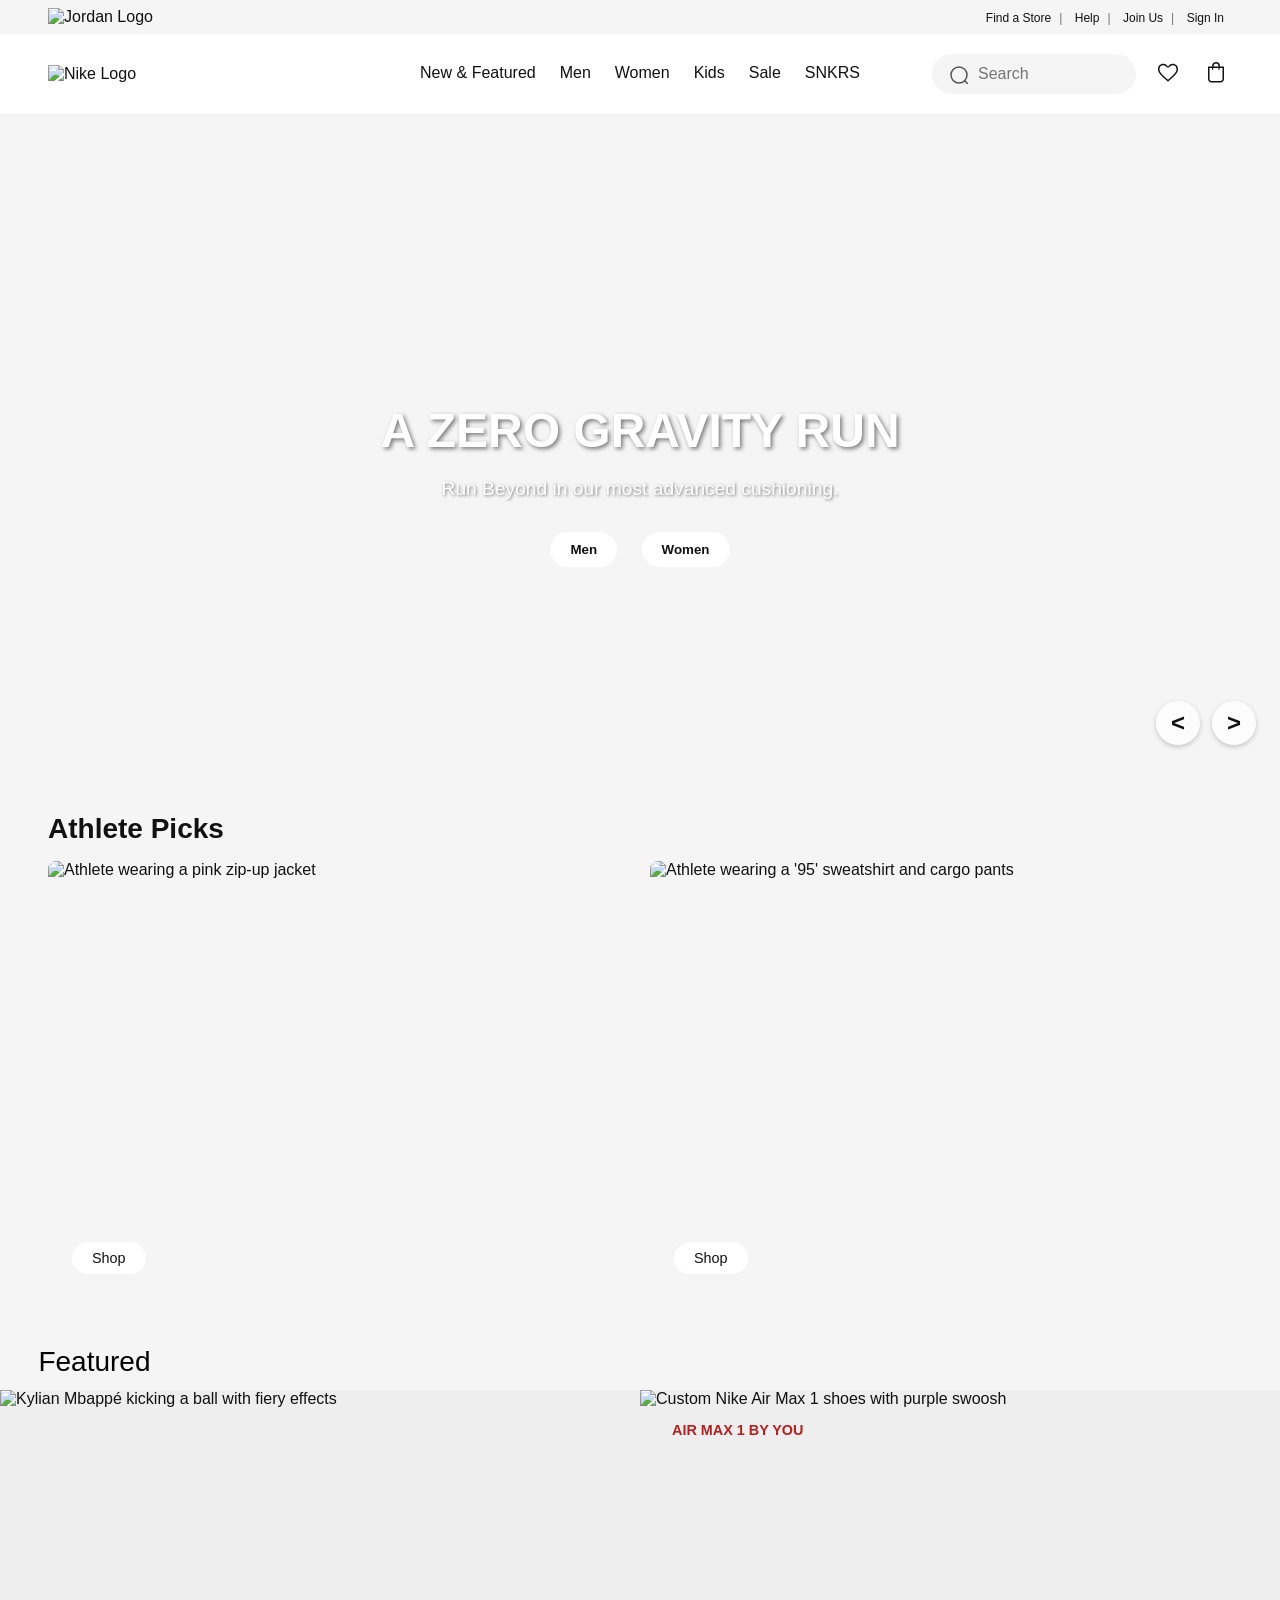
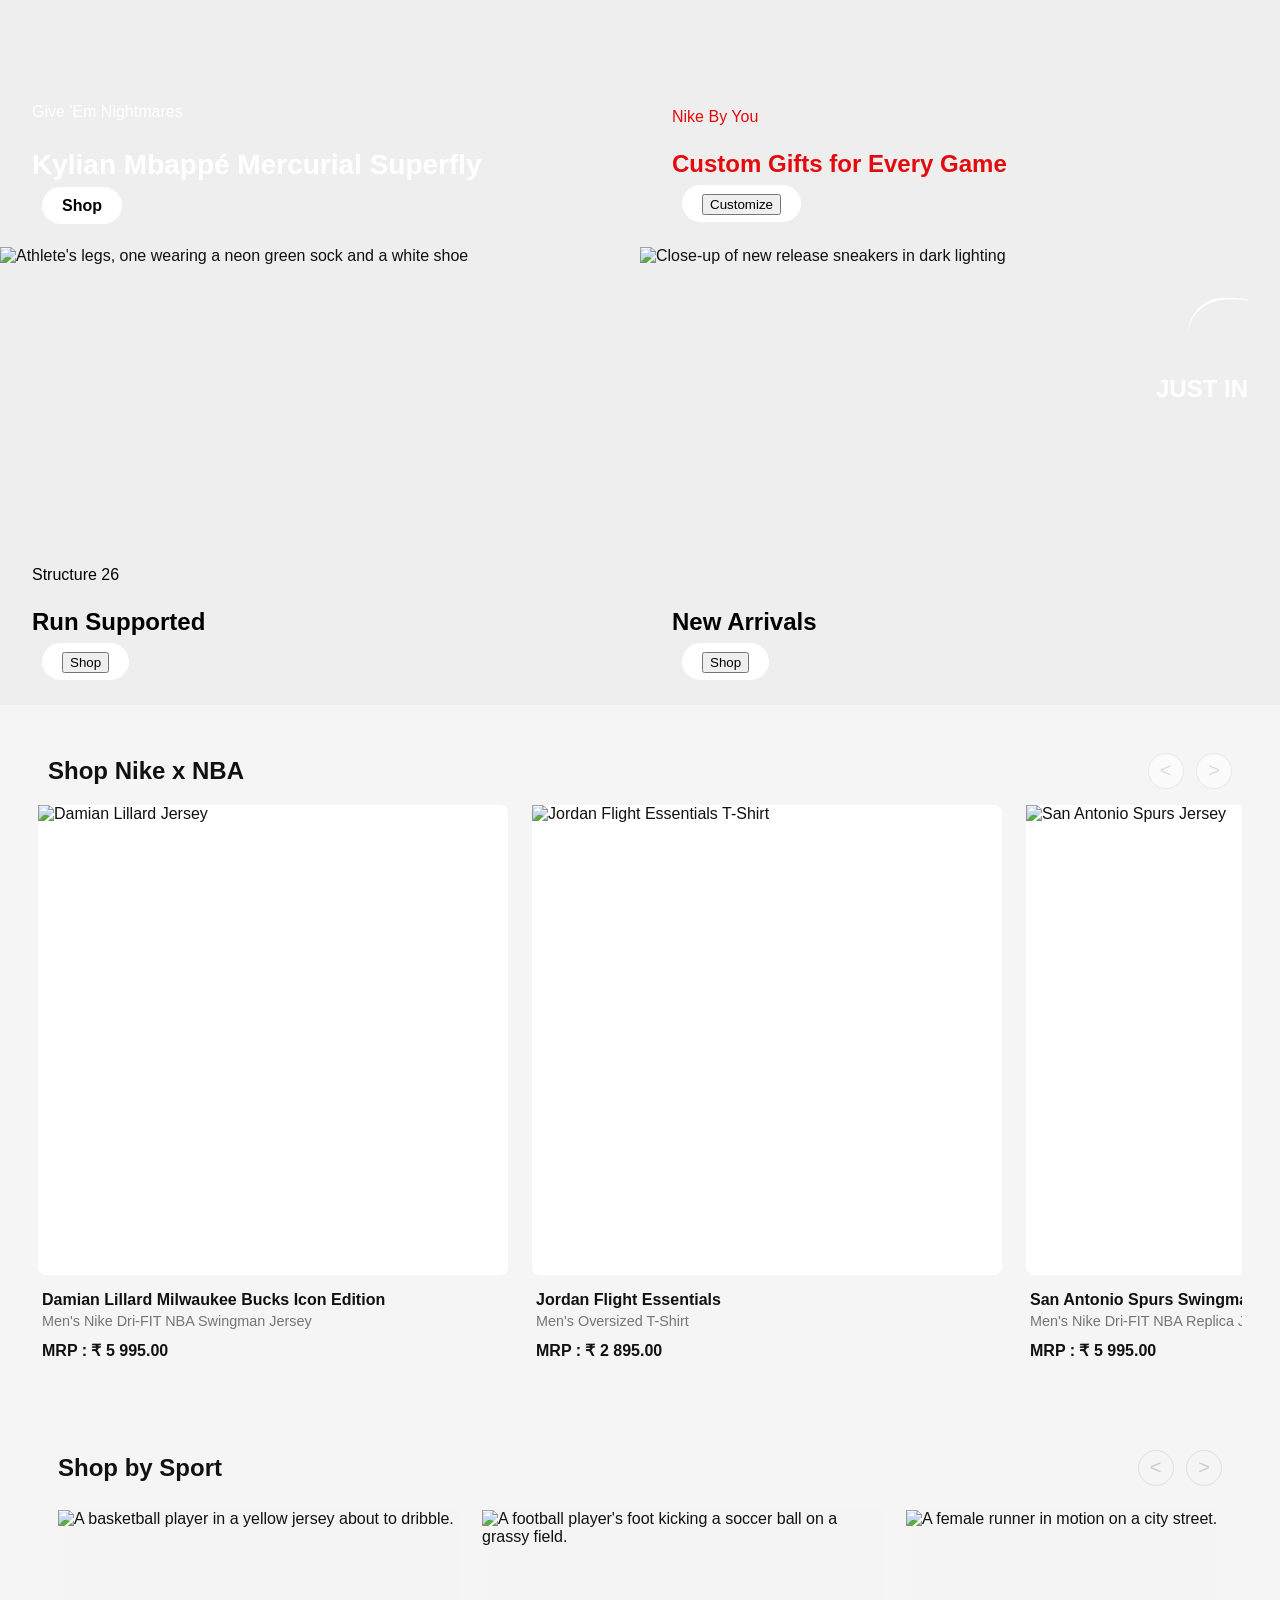
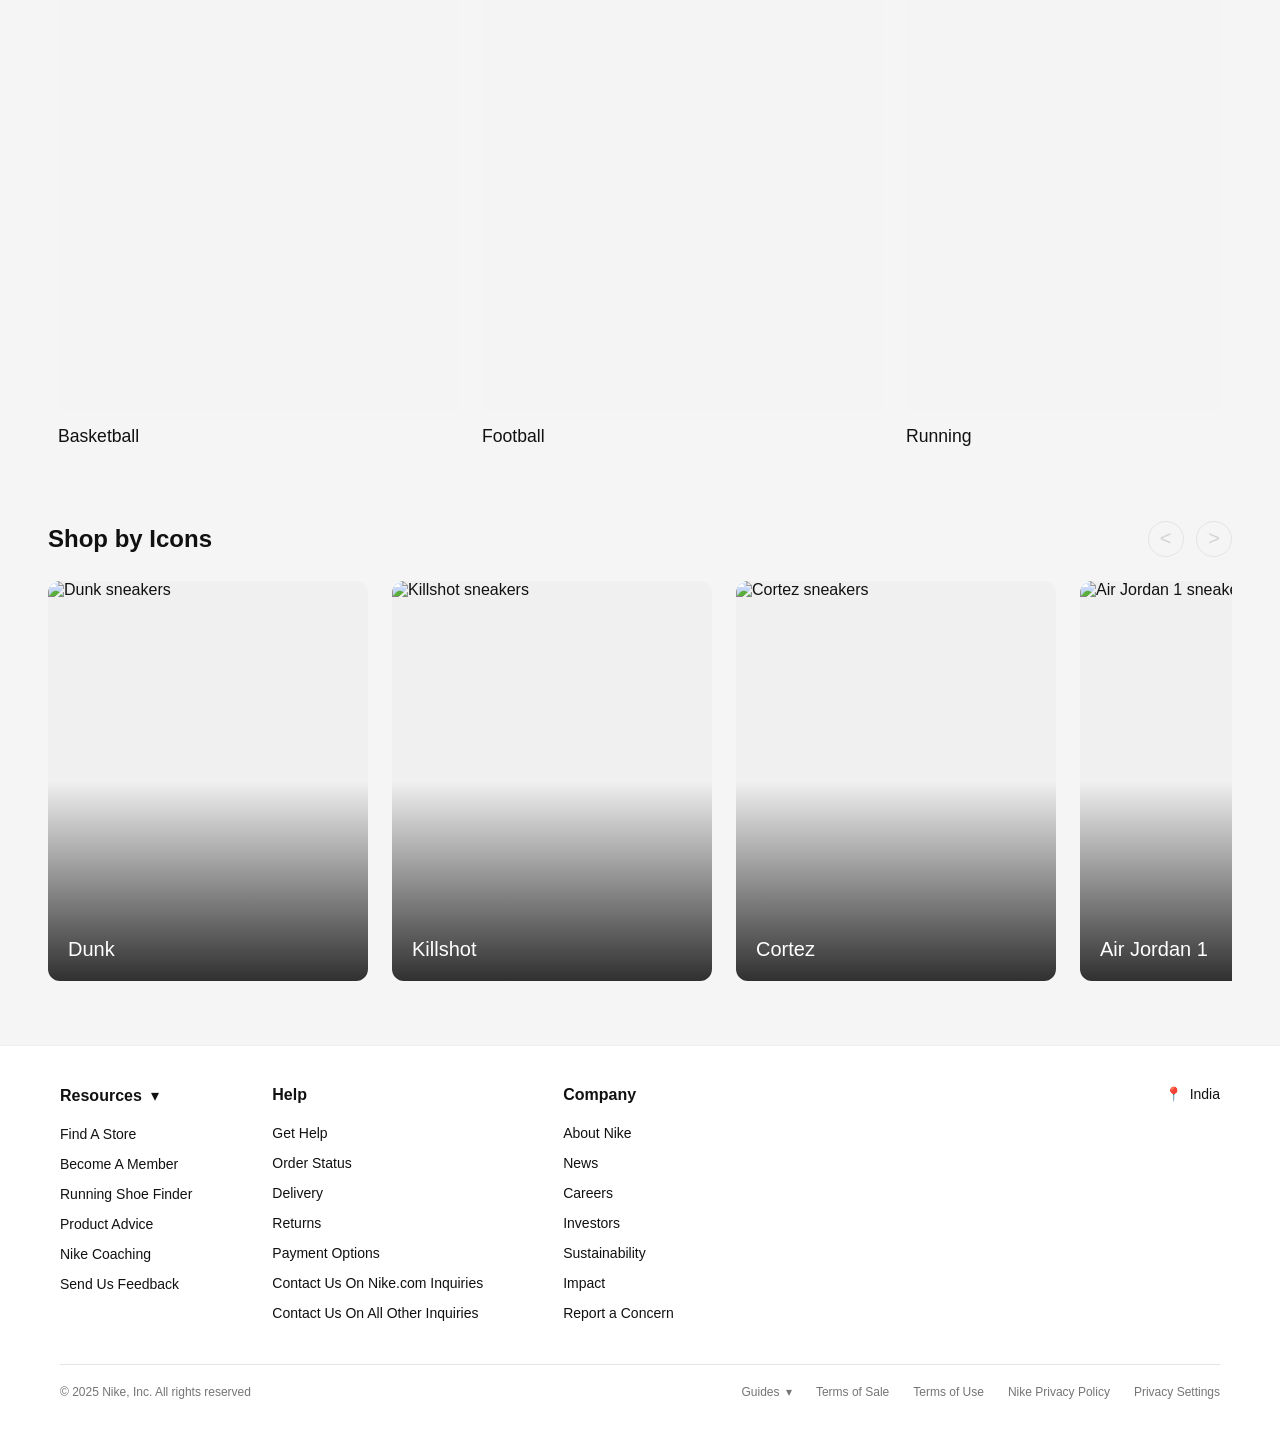
==== Nike_clone/index.html @ 2fdc3123 "clones of the real webiste" ====
<!DOCTYPE html>
<html lang="en">
<head>
    <meta charset="UTF-8">
    <meta name="viewport" content="width=device-width, initial-scale=1.0">
    <title>Nike Clone with Image Slider</title>
    <script src="https://cdn.tailwindcss.com"></script>
   <link rel="stylesheet" href="style.css">
</head>
<body>

    <header class="site-header">
        <div class="top-bar">
            <div class="top-bar-left">
                <a href="#">
                    <img src="/Diwali-hw/Project-1/images/download-removebg-preview.png" alt="Jordan Logo" class="jordan-logo">
                </a>
            </div>
            <div class="top-bar-right">
                <a href="#">Find a Store</a><span>|</span>
                <a href="#">Help</a><span>|</span>
                <a href="#">Join Us</a><span>|</span>
                <a href="#">Sign In</a>
            </div>
        </div>

        <nav class="main-nav">
            <div class="nav-left">
                <a href="#">
                    <img src="https://upload.wikimedia.org/wikipedia/commons/a/a6/Logo_NIKE.svg" alt="Nike Logo" class="nike-logo">
                </a>
            </div>
            <ul class="nav-menu">
    <li class="nav-item-with-megamenu">
        <a href="#">New & Featured</a>

        <div class="mega-menu">
            <div class="mega-menu-content">
                
                <div class="mega-menu-column">
                    <h3>Featured</h3>
                    <ul>
                        <li><a href="#">New & Upcoming Drops</a></li>
                        <li><a href="#">New Arrivals</a></li>
                        <li><a href="#">Bestsellers</a></li>
                        <li><a href="#">SNKRS Launch Calendar</a></li>
                        <li><a href="#">Customise with Nike By You</a></li>
                        <li><a href="#">Jordan</a></li>
                        <li><a href="#">LeBron James</a></li>
                    </ul>
                </div>
                
                <div class="mega-menu-column">
                    <h3>Trending</h3>
                    <ul>
                        <li><a href="#">More Colours, More Running</a></li>
                        <li><a href="#">Vomero Premium</a></li>
                        <li><a href="#">What's Trending</a></li>
                        <li><a href="#">24.7 Collection</a></li>
                        <li><a href="#">Colours of the Season</a></li>
                        <li><a href="#">Retro-Running</a></li>
                        <li><a href="#">Running Shoe Finder</a></li>
                    </ul>
                </div>
                
                <div class="mega-menu-column">
                    <h3>Shop Icons</h3>
                    <ul>
                        <li><a href="#">Lifestyle</a></li>
                        <li><a href="#">Air Force 1</a></li>
                        <li><a href="#">Air Jordan 1</a></li>
                        <li><a href="#">Air Max</a></li>
                        <li><a href="#">Dunk</a></li>
                        <li><a href="#">Cortez</a></li>
                        <li><a href="#">Blazer</a></li>
                        <li><a href="#">Pegasus</a></li>
                        <li><a href="#">Vomero</a></li>
                    </ul>
                </div>
                
                <div class="mega-menu-column">
                    <h3>Shop By Sport</h3>
                    <ul>
                        <li><a href="#">Running</a></li>
                        <li><a href="#">Basketball</a></li>
                        <li><a href="#">Football</a></li>
                        <li><a href="#">Golf</a></li>
                        <li><a href="#">Tennis</a></li>
                        <li><a href="#">Gym and Training</a></li>
                        <li><a href="#">Yoga</a></li>
                        <li><a href="#">Skateboarding</a></li>
                    </ul>
                </div>

            </div>
        </div>
        </li>
    
    <li class="nav-item-with-megamenu">
    <a href="#">Men</a>

    <div class="mega-menu">
        <div class="mega-menu-content">
            
            <div class="mega-menu-column">
                <h3>Featured</h3>
                <ul>
                    <li><a href="#">New Arrivals</a></li>
                    <li><a href="#">Bestsellers</a></li>
                    <li><a href="#">Shop All Sale</a></li>
                </ul>
            </div>
            
            <div class="mega-menu-column">
                <h3>Shoes</h3>
                <ul>
                    <li><a href="#">All Shoes</a></li>
                    <li><a href="#">Lifestyle</a></li>
                    <li><a href="#">Jordan</a></li>
                    <li><a href="#">Running</a></li>
                    <li><a href="#">Football</a></li>
                    <li><a href="#">Basketball</a></li>
                    <li><a href="#">Gym and Training</a></li>
                    <li><a href="#">Skateboarding</a></li>
                    <li><a href="#">Sandals and Slides</a></li>
                    <li><a href="#">Nike By You</a></li>
                </ul>
            </div>
            
            <div class="mega-menu-column">
                <h3>Clothing</h3>
                <ul>
                    <li><a href="#">All Clothing</a></li>
                    <li><a href="#">Tops and T-Shirts</a></li>
                    <li><a href="#">Shorts</a></li>
                    <li><a href="#">Pants and Leggings</a></li>
                    <li><a href="#">Hoodies and Sweatshirts</a></li>
                    <li><a href="#">Jackets and Gilets</a></li>
                    <li><a href="#">Jerseys and Kits</a></li>
                    <li><a href="#">Jordan</a></li>
                </ul>
            </div>
            
            <div class="mega-menu-column">
                <h3>Shop By Sport</h3>
                <ul>
                    <li><a href="#">Running</a></li>
                    <li><a href="#">Basketball</a></li>
                    <li><a href="#">Football</a></li>
                    <li><a href="#">Golf</a></li>
                    <li><a href="#">Tennis</a></li>
                    <li><a href="#">Gym and Training</a></li>
                    <li><a href="#">Yoga</a></li>
                    <li><a href="#">Skateboarding</a></li>
                </ul>
            </div>

            <div class="mega-menu-column">
                <h3>Accessories and Equipment</h3>
                <ul>
                    <li><a href="#">All Accessories and Equipment</a></li>
                    <li><a href="#">Bags and Backpacks</a></li>
                    <li><a href="#">Socks</a></li>
                    <li><a href="#">Hats and Headwear</a></li>
                </ul>
            </div>

        </div>
    </div>
    </li>
    <li class="nav-item-with-megamenu">
    <a href="#">Women</a>

    <div class="mega-menu">
        <div class="mega-menu-content">
            
            <div class="mega-menu-column">
                <h3>Featured</h3>
                <ul>
                    <li><a href="#">New Arrivals</a></li>
                    <li><a href="#">Bestsellers</a></li>
                    <li><a href="#">Shop All Sale</a></li>
                </ul>
            </div>
            
            <div class="mega-menu-column">
                <h3>Shoes</h3>
                <ul>
                    <li><a href="#">All Shoes</a></li>
                    <li><a href="#">Lifestyle</a></li>
                    <li><a href="#">Jordan</a></li>
                    <li><a href="#">Running</a></li>
                    <li><a href="#">Gym and Training</a></li>
                    <li><a href="#">Football</a></li>
                    <li><a href="#">Basketball</a></li>
                    <li><a href="#">Sandals and Slides</a></li>
                    <li><a href="#">Nike By You</a></li>
                </ul>
            </div>
            
            <div class="mega-menu-column">
                <h3>Clothing</h3>
                <ul>
                    <li><a href="#">All Clothing</a></li>
                    <li><a href="#">Performance Essentials</a></li>
                    <li><a href="#">Tops and T-Shirts</a></li>
                    <li><a href="#">Sports Bras</a></li>
                    <li><a href="#">Pants and Leggings</a></li>
                    <li><a href="#">Shorts</a></li>
                    <li><a href="#">Hoodies and Sweatshirts</a></li>
                    <li><a href="#">Jackets and Gilets</a></li>
                    <li><a href="#">Skirts and Dresses</a></li>
                    <li><a href="#">Modest Wear</a></li>
                    <li><a href="#">Nike Maternity</a></li>
                    <li><a href="#">Plus Size</a></li>
                </ul>
            </div>
            
            <div class="mega-menu-column">
                <h3>Shop By Sport</h3>
                <ul>
                    <li><a href="#">Yoga</a></li>
                    <li><a href="#">Running</a></li>
                    <li><a href="#">Gym and Training</a></li>
                    <li><a href="#">Basketball</a></li>
                    <li><a href="#">Tennis</a></li>
                    <li><a href="#">Golf</a></li>
                    <li><a href="#">Football</a></li>
                    <li><a href="#">Skateboarding</a></li>
                </ul>
            </div>

            <div class="mega-menu-column">
                <h3>Accessories and Equipment</h3>
                <ul>
                    <li><a href="#">All Accessories and Equipment</a></li>
                    <li><a href="#">Bags and Backpacks</a></li>
                    <li><a href="#">Socks</a></li>
                    <li><a href="#">Hats and Headwear</a></li>
                </ul>
            </div>

        </div>
    </div>
    </li>
    <li class="nav-item-with-megamenu">
    <a href="#">Kids</a>

    <div class="mega-menu">
        <div class="mega-menu-content">
            
            <div class="mega-menu-column">
                <h3>Featured</h3>
                <ul>
                    <li><a href="#">New Arrivals</a></li>
                    <li><a href="#">Bestsellers</a></li>
                    <li><a href="#">Back to School</a></li>
                    <li><a href="#">Sport Gear</a></li>
                    <li><a href="#">Lifestyle Looks</a></li>
                </ul>
            </div>
            
            <div class="mega-menu-column">
                <h3>Shoes</h3>
                <ul>
                    <li><a href="#">All Shoes</a></li>
                    <li><a href="#">Lifestyle</a></li>
                    <li><a href="#">Jordan</a></li>
                    <li><a href="#">Football</a></li>
                    <li><a href="#">Running</a></li>
                    <li><a href="#">Basketball</a></li>
                </ul>
            </div>
            
            <div class="mega-menu-column">
                <h3>Clothing</h3>
                <ul>
                    <li><a href="#">All Clothing</a></li>
                    <li><a href="#">Tops and T-Shirts</a></li>
                    <li><a href="#">Sport Bras</a></li>
                    <li><a href="#">Hoodies and Sweatshirts</a></li>
                    <li><a href="#">Pants and Leggings</a></li>
                    <li><a href="#">Shorts</a></li>
                    <li><a href="#">Jackets and Gilets</a></li>
                </ul>
            </div>
            
            <div class="mega-menu-column">
                <h3>Kids By Age</h3>
                <ul>
                    <li><a href="#">Older Kids (7 - 14 years)</a></li>
                    <li><a href="#">Younger Kids (4 - 7 years)</a></li>
                    <li><a href="#">Babies & Toddlers (0 - 4 years)</a></li>
                </ul>

                <h3 style="margin-top: 36px;">Shop By Sports</h3>
                <ul>
                    <li><a href="#">Football</a></li>
                    <li><a href="#">Running</a></li>
                    <li><a href="#">Basketball</a></li>
                    <li><a href="#">Gym and Training</a></li>
                </ul>
            </div>

            <div class="mega-menu-column">
                <h3>Accessories and Equipment</h3>
                <ul>
                    <li><a href="#">All Accessories and Equipment</a></li>
                    <li><a href="#">Bags and Backpacks</a></li>
                    <li><a href="#">Socks</a></li>
                    <li><a href="#">Hats and Headwear</a></li>
                </ul>
            </div>

        </div>
    </div>
    </li>
    <li class="nav-item-with-megamenu">
    <a href="#">Sale</a>

    <div class="mega-menu">
        <div class="mega-menu-content">
            
            <div class="mega-menu-column">
                <h3>Sale & Offers</h3>
                <ul>
                    <li><a href="#">Shop All Sale</a></li>
                    <li><a href="#">Bestsellers</a></li>
                    <li><a href="#">Last Chance</a></li>
                </ul>
            </div>
            
            <div class="mega-menu-column">
                <h3>Men's Sale</h3>
                <ul>
                    <li><a href="#">Shoes</a></li>
                    <li><a href="#">Clothing</a></li>
                    <li><a href="#">Accessories and Equipment</a></li>
                </ul>
            </div>
            
            <div class="mega-menu-column">
                <h3>Women's Sale</h3>
                <ul>
                    <li><a href="#">Shoes</a></li>
                    <li><a href="#">Clothing</a></li>
                    <li><a href="#">Accessories and Equipment</a></li>
                </ul>
            </div>
            
            <div class="mega-menu-column">
                <h3>Kids' Sale</h3>
                <ul>
                    <li><a href="#">Shoes</a></li>
                    <li><a href="#">Clothing</a></li>
                    <li><a href="#">Accessories and Equipment</a></li>
                </ul>
            </div>

            <div class="mega-menu-column">
                <h3>Shop By Sports</h3>
                <ul>
                    <li><a href="#">Football</a></li>
                    <li><a href="#">Running</a></li>
                    <li><a href="#">Basketball</a></li>
                    <li><a href="#">Gym and Training</a></li>
                    <li><a href="#">Tennis</a></li>
                </ul>
            </div>

        </div>
    </div>
    </li>
    <li class="nav-item-with-megamenu">
    <a href="#">SNKRS</a>

    <div class="mega-menu mega-menu--notification">
        <p>Time-out! We are upgrading our game—some site elements may be unavailable.</p>
    </div>
    </li>
</ul>
            <div class="nav-right">
                <div class="search-container">
                    <svg class="search-icon" width="24" height="24" viewBox="0 0 24" fill="none" xmlns="http://www.w3.org/2000/svg">
                        <path d="M11 19C15.4183 19 19 15.4183 19 11C19 6.58172 15.4183 3 11 3C6.58172 3 3 6.58172 3 11C3 15.4183 6.58172 19 11 19Z" stroke="#111111" stroke-width="1.5" stroke-linecap="round" stroke-linejoin="round"/>
                        <path d="M20.9999 21L16.6499 16.65" stroke="#111111" stroke-width="1.5" stroke-linecap="round" stroke-linejoin="round"/>
                    </svg>
                    <input type="text" placeholder="Search">
                </div>
                <a href="#" class="nav-icon">
                    <svg width="24" height="24" viewBox="0 0 24" fill="none" xmlns="http://www.w3.org/2000/svg"><path d="M16.794 3.75C14.734 3.75 12.984 4.885 12 6.67C11.016 4.885 9.266 3.75 7.206 3.75C4.266 3.75 2 6.115 2 9.15C2 12.285 4.396 14.86 10.166 20.115L12 21.75L13.834 20.115C19.604 14.86 22 12.285 22 9.15C22 6.115 19.734 3.75 16.794 3.75ZM13.12 18.78L12 19.81L10.88 18.78C5.64 14.05 3.5 11.79 3.5 9.15C3.5 6.9 5.076 5.25 7.206 5.25C8.836 5.25 10.286 6.19 11.016 7.605H12.984C13.714 6.19 15.164 5.25 16.794 5.25C18.924 5.25 20.5 6.9 20.5 9.15C20.5 11.79 18.36 14.05 13.12 18.78Z" fill="#111111"/></svg>
                </a>
                <a href="#" class="nav-icon">
                    <svg width="24" height="24" viewBox="0 0 24 24" fill="none" xmlns="http://www.w3.org/2000/svg"><path d="M19.5 6.5H16V5.75C16 3.684 14.22 2 12.062 2C9.904 2 8.125 3.684 8.125 5.75V6.5H4.5C4.224 6.5 4 6.724 4 7V19C4 20.933 5.567 22.5 7.5 22.5H16.5C18.433 22.5 20 20.933 20 19V7C20 6.724 19.776 6.5 19.5 6.5ZM9.625 5.75C9.625 4.512 10.712 3.5 12.062 3.5C13.412 3.5 14.5 4.512 14.5 5.75V6.5H9.625V5.75ZM18.5 19C18.5 20.103 17.603 21 16.5 21H7.5C6.397 21 5.5 20.103 5.5 19V8H8.125V9.75C8.125 10.026 8.349 10.25 8.625 10.25C8.901 10.25 9.125 10.026 9.125 9.75V8H14.5V9.75C14.5 10.026 14.724 10.25 15 10.25C15.276 10.25 15.5 10.026 15.5 9.75V8H18.5V19Z" fill="#111111"/></svg>
                </a>
            </div>
        </nav>
         <div class="mobile-menu-overlay">
        <label for="mobile-menu-toggle" class="mobile-menu-close" aria-label="Close Menu">&times;</label>
        
        <ul class="mobile-nav-menu">
            <li><a href="#">New & Featured</a></li>
            <li><a href="men.html">Men</a></li>
            <li><a href="women.html">Women</a></li>
            <li><a href="#">Kids</a></li>
            <li><a href="#">Sale</a></li>
            <li><a href="#">SNKRS</a></li>
            <hr>
            <li><a href="#">Find a Store</a></li>
            <li><a href="#">Help</a></li>
            <li><a href="#">Join Us</a></li>
            <li><a href="#">Sign In</a></li>
        </ul>
    </div>
    </header>

    <main>
        <div class="slider-container">
            <div class="slides">
                <div class="slide" style="background-image: url('https://plus.unsplash.com/premium_photo-1726704066676-d32575fa7097?ixlib=rb-4.1.0&ixid=M3wxMjA3fDB8MHxwaG90by1wYWdlfHx8fGVufDB8fHx8fA%3D%3D&auto=format&fit=crop&q=80&w=1474');">
                    <div class="slide-content">
                        <h2>A ZERO GRAVITY RUN</h2>
                        <p>Run Beyond in our most advanced cushioning.</p>
                        <div class="slide-buttons">
                            <a href="men.html"><button>Men</button></a>
                            <a href="women.html"><button>Women</button></a>
                        </div>
                    </div>
                </div>
                
                
                <div class="slide" style="background-image: url('https://plus.unsplash.com/premium_photo-1664304768483-c1a120eb20b4?ixlib=rb-4.1.0&ixid=M3wxMjA3fDB8MHxwaG90by1wYWdlfHx8fGVufDB8fHx8fA%3D%3D&auto=format&fit=crop&q=80&w=1974');">
                        <div class="slide-content">
                            <h2>FEEL THE SPEED</h2>
                            <p>Experience the latest innovations in running technology.</p>
                            <div class="slide-buttons">
                                <a href="shoes.html"><button>Explore Running</button></a>
                            </div>
                        </div>
                </div>
                
                <div class="slide" style="background-image: url('https://plus.unsplash.com/premium_photo-1685311281414-85d0ce8c5981?ixlib=rb-4.1.0&ixid=M3wxMjA3fDB8MHxwaG90by1wYWdlfHx8fGVufDB8fHx8fA%3D%3D&auto=format&fit=crop&q=80&w=1470');">
                    <div class="slide-content" style="color: #ffffff;"> <h2>FIT FOR A KING</h2>
                        <p>Discover what's fresh and trending in sportswear.</p>
                        <div class="slide-buttons">
                            <a href="new.html"><button style="background-color: #ffffff; color: #000000;">Shop New</button></a>
                        </div>
                    </div>
                </div>
                
                <div class="slide" style="background-image: url('https://images.unsplash.com/photo-1632063795682-9401b360ddc4?ixlib=rb-4.1.0&ixid=M3wxMjA3fDB8MHxwaG90by1wYWdlfHx8fGVufDB8fHx8fA%3D%3D&auto=format&fit=crop&q=80&w=1470');">
                    <div class="slide-content">
                        <h2>TRAIN HARDER</h2>
                        <p>Gear up with the best apparel for your toughest workouts.</p>
                        <div class="slide-buttons">
                            <a href="shoes.html"><button>Shop Training</button></a>
                        </div>
                    </div>
                </div>
                
                <div class="slide" style="background-image: url('https://plus.unsplash.com/premium_photo-1726704066676-d32575fa7097?ixlib=rb-4.1.0&ixid=M3wxMjA3fDB8MHxwaG90by1wYWdlfHx8fGVufDB8fHx8fA%3D%3D&auto=format&fit=crop&q=80&w=1474');">
                    <div class="slide-content">
                        <h2>A ZERO GRAVITY RUN</h2>
                        <p>Run Beyond in our most advanced cushioning.</p>
                        <div class="slide-buttons">
                             <a href="men.html"><button>Men</button></a>
                            <a href="women.html"><button>Women</button></a>
                        </div>
                    </div>
                </div>
            </div>

            <div class="fake-slider-nav">
                <div class="fake-button">&lt;</div>
                <div class="fake-button">&gt;</div>
            </div>

        </div>
        
        <section class="athlete-picks">
            <h2 class="athlete-picks-title">Athlete Picks</h2>
            
            <div class="picks-container">
                
                <div class="pick-card">
                    <img src="https://images.unsplash.com/photo-1615461469775-9d244476325f?ixlib=rb-4.1.0&ixid=M3wxMjA3fDB8MHxwaG90by1wYWdlfHx8fGVufDB8fHx8fA%3D%3D&auto=format&fit=crop&q=80&w=764" alt="Athlete wearing a pink zip-up jacket">
                    <a href="athelepicks.html" class="shop-button">Shop</a>
                </div>
                
                <div class="pick-card">
                    <img src="https://static.nike.com/a/images/f_auto/dpr_3.0,cs_srgb/h_496,c_limit/30b00510-67a8-4994-8565-aaab240a5ca9/nike-just-do-it.jpg" alt="Athlete wearing a '95' sweatshirt and cargo pants">
                    <a href="athelepicks.html" class="shop-button">Shop</a>
                </div>

            </div>
        </section>
        <section class="featured-section">
            <h2 class="featured-title">Featured</h2>
            <div class="featured-grid">
                
                <div class="featured-card">
                    <img src="https://images.unsplash.com/photo-1655918059192-f6332e645272?ixlib=rb-4.1.0&ixid=M3wxMjA3fDB8MHxwaG90by1wYWdlfHx8fGVufDB8fHx8fA%3D%3D&auto=format&fit=crop&q=80&w=1974" alt="Kylian Mbappé kicking a ball with fiery effects">
                    <div class="card-content" style="color: white;"> 
                        <p class="card-subtitle">Give 'Em Nightmares</p>
                        <h3 class="card-title-large">Kylian Mbappé Mercurial Superfly</h3>
                        <a href="shoes.html" class="slider-buttons">Shop</a>
                    </div>
                </div>
    
                <div class="featured-card">
                    <img src="https://images.unsplash.com/photo-1587042327014-46cb896f7252?ixlib=rb-4.1.0&ixid=M3wxMjA3fDB8MHxwaG90by1wYWdlfHx8fGVufDB8fHx8fA%3D%3D&auto=format&fit=crop&q=80&w=880" alt="Custom Nike Air Max 1 shoes with purple swoosh">
                    <div class="card-pre-title">AIR MAX 1 BY YOU</div> 
                    <div class="card-content" style="color: rgb(227, 11, 11);">
                        <p class="card-subtitle">Nike By You</p>
                        <h3 class="card-title-medium">Custom Gifts for Every Game</h3>
                        <a href="#" class="slider-buttons red"><button>Customize</button></a>
                    </div>
                </div>
    
                <div class="featured-card">
                    <img src="https://images.unsplash.com/photo-1709204890981-654fb08a07bf?ixlib=rb-4.1.0&ixid=M3wxMjA3fDB8MHxwaG90by1wYWdlfHx8fGVufDB8fHx8fA%3D%3D&auto=format&fit=crop&q=80&w=1974" alt="Athlete's legs, one wearing a neon green sock and a white shoe">
                    <div class="card-content" style="color: rgb(0, 0, 0);">
                        <p class="card-subtitle">Structure 26</p>
                        <h3 class="card-title-medium">Run Supported</h3>
                        <a href="shoes.html" class="slider-buttons"><button>Shop</button></a>
                    </div>
                    <a href="#" class="full-card-link" aria-label="Shop the look"></a>
                </div>
    
                <div class="featured-card">
                    <img src="https://images.unsplash.com/photo-1615440321519-dda3d4b5ccab?ixlib=rb-4.1.0&ixid=M3wxMjA3fDB8MHxwaG90by1wYWdlfHx8fGVufDB8fHx8fA%3D%3D&auto=format&fit=crop&q=80&w=687" alt="Close-up of new release sneakers in dark lighting">
                        <div class="card-top-right">
                            <svg class="nike-swoosh-icon" viewBox="0 0 117 44" xmlns="http://www.w3.org/2000/svg">
                                <path d="M116.48 3.42C103.54 1.2 87.16 0 70.24 0 31.44 0 0 31.44 0 70.24c0 .6.04 1.2.06 1.8.44-22.38 12.04-42.34 29.38-54.08C45.16 7.46 62.9 3 82.16 3c12.24 0 23.36.9 33.14 2.54.4.06.8.1 1.18-.12z"/>
                            </svg>
                            <h3 class="card-title-medium">JUST IN</h3>
                        </div>
                        <div class="card-content" style="color: rgb(0, 0, 0);">
                            <h3 class="card-title-medium">New Arrivals</h3>
                            <a href="athelepicks.html" class="slider-buttons"><button>Shop</button></a>
                        </div>
                 
                </div>
            </div>
        </section>


        <section class="nba-carousel">
    <div class="nba-carousel__header">
        <h2>Shop Nike x NBA</h2>
        <div class="nba-carousel__nav">
            <button id="prev-btn" >&lt;</button>
            <button id="next-btn" >&gt;</button>
        </div>
    </div>

    <div class="nba-carousel__viewport">
        <div class="nba-carousel__slider">
            
            <div class="nba-product-card">
                <div class="nba-product-card__image">
                    <img src="https://static.nike.com/a/images/t_web_pdp_535_v2/f_auto/ec9a2516-084e-4235-98a2-0be0a4de1419/LAL+MNK+DF+SWGMN+JSY+ICN+22.png" alt="Damian Lillard Jersey">
                </div>
                <div class="nba-product-card__info">
                    <h3 class="nba-product-card__title">Damian Lillard Milwaukee Bucks Icon Edition</h3>
                    <p class="nba-product-card__description">Men's Nike Dri-FIT NBA Swingman Jersey</p>
                    <p class="nba-product-card__price">MRP : ₹ 5 995.00</p>
                </div>
            </div>

            <div class="nba-product-card">
                <div class="nba-product-card__image">
                    <img src="https://static.nike.com/a/images/q_auto:eco/t_product_v1/f_auto/dpr_1.3/h_466,c_limit/4193c9cd-285f-4a98-ba50-308d3b34d289/los-angeles-lakers-nba-t-shirt-SvGGrF.png" alt="Jordan Flight Essentials T-Shirt">
                </div>
                <div class="nba-product-card__info">
                    <h3 class="nba-product-card__title">Jordan Flight Essentials</h3>
                    <p class="nba-product-card__description">Men's Oversized T-Shirt</p>
                    <p class="nba-product-card__price">MRP : ₹ 2 895.00</p>
                </div>
            </div>

            <div class="nba-product-card">
                <div class="nba-product-card__image">
                    <img src="https://static.nike.com/a/images/q_auto:eco/t_product_v1/f_auto/dpr_1.3/h_466,c_limit/6a0ae4a7-1883-44cc-81ff-8d89f14528a9/san-antonio-spurs-icon-edition-dri-fit-nba-swingman-jersey-zCDttn.png" alt="San Antonio Spurs Jersey">
                </div>
                <div class="nba-product-card__info">
                    <h3 class="nba-product-card__title">San Antonio Spurs Swingman Icon Edition</h3>
                    <p class="nba-product-card__description">Men's Nike Dri-FIT NBA Replica Jersey</p>
                    <p class="nba-product-card__price">MRP : ₹ 5 995.00</p>
                </div>
            </div>

            <div class="nba-product-card">
                <div class="nba-product-card__image">
                    <img src="https://static.nike.com/a/images/q_auto:eco/t_product_v1/f_auto/dpr_1.3/h_466,c_limit/391de342-4d11-4798-b34d-66f68e7f4ef5/sacramento-kings-icon-edition-dri-fit-nba-swingman-jersey-x3B0vp.png" alt="Celtics Jersey">
                </div>
                <div class="nba-product-card__info">
                    <h3 class="nba-product-card__title">Boston Celtics Icon Edition</h3>
                    <p class="nba-product-card__description">Men's Nike Dri-FIT NBA Swingman Jersey</p>
                    <p class="nba-product-card__price">MRP : ₹ 5 995.00</p>
                </div>
            </div>

            <div class="nba-product-card">
                <div class="nba-product-card__image">
                     <img src="https://static.nike.com/a/images/q_auto:eco/t_product_v1/f_auto/dpr_1.3/h_466,c_limit/135965ea-c907-4a0c-87f1-2e000a7f2c2c/dallas-mavericks-icon-edition-dri-fit-nba-swingman-jersey-05lPRw.png" alt="Lakers Shorts">
                </div>
                <div class="nba-product-card__info">
                    <h3 class="nba-product-card__title">Los Angeles Lakers Icon Edition</h3>
                    <p class="nba-product-card__description">Men's Nike Dri-FIT NBA Swingman Shorts</p>
                    <p class="nba-product-card__price">MRP : ₹ 4 295.00</p>
                </div>
            </div>

            <div class="nba-product-card">
                <div class="nba-product-card__image">
                    <img src="https://static.nike.com/a/images/q_auto:eco/t_product_v1/f_auto/dpr_1.3/h_466,c_limit/bbc353ae-521c-48f2-9930-087ee5b58a95/lebron-james-los-angeles-lakers-2025-26-select-series-dri-fit-nba-swingman-jersey-BxXxWK.png" alt="NBA Hoodie">
                </div>
                <div class="nba-product-card__info">
                    <h3 class="nba-product-card__title">NBA Standard Issue</h3>
                    <p class="nba-product-card__description">Men's Dri-FIT Pullover Hoodie</p>
                    <p class="nba-product-card__price">MRP : ₹ 3 995.00</p>

                </div>
            </div>

            <div class="nba-product-card">
                <div class="nba-product-card__image">
                    <img src="https://static.nike.com/a/images/q_auto:eco/t_product_v1/f_auto/dpr_1.3/h_466,c_limit/bfd52071-d2b6-4696-b0c9-14c6d3e21072/jordan-flight-essentials-oversized-t-shirt-MfZsk9.png" alt="Bulls T-Shirt">
                </div>
                <div class="nba-product-card__info">
                    <h3 class="nba-product-card__title">Chicago Bulls T-Shirt</h3>
                    <p class="nba-product-card__description">Men's Nike Dri-FIT NBA T-Shirt</p>
                    <p class="nba-product-card__price">MRP : ₹ 2 495.00</p>
                </div>
            </div>

            <div class="nba-product-card">
                <div class="nba-product-card__image">
                    <img src="https://static.nike.com/a/images/q_auto:eco/t_product_v1/f_auto/dpr_1.3/h_466,c_limit/f6d430eb-407d-4460-a72b-dad4e6bb6fd2/lebron-james-los-angeles-lakers-2022-23-association-edition-dri-fit-nba-swingman-jersey-4b3ZtP.png" alt="Nets Jersey">
                </div>
                <div class="nba-product-card__info">
                    <h3 class="nba-product-card__title">Brooklyn Nets Icon Edition</h3>
                    <p class="nba-product-card__description">Men's Nike Dri-FIT NBA Swingman Jersey</p>
                    <p class="nba-product-card__price">MRP : ₹ 5 995.00</p>
                </div>
            </div>

            <div class="nba-product-card">
                <div class="nba-product-card__image">
                    <img src="https://static.nike.com/a/images/q_auto:eco/t_product_v1/f_auto/dpr_1.3/h_466,c_limit/263d862f-4242-4bd9-8173-ae657f1444f6/golden-state-warriors-nba-t-shirt-S7z089.png" alt="Bucks Shorts">
                </div>
                <div class="nba-product-card__info">
                    <h3 class="nba-product-card__title">Milwaukee Bucks Icon Edition</h3>
                    <p class="nba-product-card__description">Men's Nike Dri-FIT NBA Swingman Shorts</p>
                    <p class="nba-product-card__price">MRP : ₹ 4 295.00</p>
                </div>
            </div>

            <div class="nba-product-card">
                <div class="nba-product-card__image">
                    <img src="https://static.nike.com/a/images/q_auto:eco/t_product_v1/f_auto/dpr_1.3/h_466,c_limit/aa1003f2-d96b-4126-bcdd-e6af29316c1c/giannis-antetokounmpo-milwaukee-bucks-2025-26-select-series-dri-fit-nba-swingman-jersey-kTjbdt.png " alt="Lakers Jacket">
                </div>
                <div class="nba-product-card__info">
                    <h3 class="nba-product-card__title">Los Angeles Lakers Courtside</h3>
                    <p class="nba-product-card__description">Men's Nike Dri-FIT NBA Full-Zip Jacket</p>
                    <p class="nba-product-card__price">MRP : ₹ 6 995.00</p>
                </div>
            </div>

        </div>
    </div>
</section>
        <section class="shop-by-sport">
        <div class="sport-carousel-header">
            <h2>Shop by Sport</h2>
            <div class="sport-carousel-nav">
                <button id="prev-btn" disabled>&lt;</button>
                <button id="next-btn" disabled>&gt;</button>
            </div>
        </div>

        <div class="sport-carousel-viewport">
            <div class="sport-carousel-slider">
                
                <a href="athelepicks.html" class="sport-card">
                    <img src="https://static.nike.com/a/images/w_1920,c_limit/c5dfe4f2-16b2-402e-b823-494909d19864/image.jpg" alt="A basketball player in a yellow jersey about to dribble.">
                    <h3>Basketball</h3>
                </a>

                <a href="athelepicks.html" class="sport-card">
                    <img src="https://images.unsplash.com/photo-1579952363873-27f3bade9f55?auto=format&fit=crop&w=800&q=80" alt="A football player's foot kicking a soccer ball on a grassy field.">
                    <h3>Football</h3>
                </a>

                <a href="athelepicks.html" class="sport-card">
                    <img src="https://static.nike.com/a/images/w_1920,c_limit/603b5496-ed86-4d3c-975a-2b8c4083dda3/image.jpg" alt="A female runner in motion on a city street.">
                    <h3>Running</h3>
                </a>

                <a href="athelepicks.html" class="sport-card">
                    <img src="https://static.nike.com/a/images/w_2880,h_1410,c_fill,f_auto/a5d2ad04-404d-41b8-a7ef-4de368599f0e/image.jpg" alt="A tennis player in a blue shirt serving a tennis ball.">
                    <h3>Tennis</h3>
                </a>

                <a href="athelepicks.html" class="sport-card">
                    <img src="https://static.nike.com/a/images/w_1920,c_limit/85a04f3d-a816-40d5-9478-f90d4bec4da3/image.jpg" alt="A golfer swinging a club on a course during sunset.">
                    <h3>Golf</h3>
                </a>

                <a href="athelepicks.html" class="sport-card">
                    <img src="https://static.nike.com/a/images/w_1920,c_limit/4b4ca4e4-7a29-4a23-8b95-c4df4d4a20bc/image.jpg" alt="A skateboarder in mid-air performing a trick.">
                    <h3>Skateboarding</h3>
                </a>

            </div>
        </div>
    </section>
    <section class="shop-by-icons">
    <div class="icons-carousel-header">
        <h2>Shop by Icons</h2>
        <div class="icons-carousel-nav">
            <button id="icons-prev-btn">&lt;</button>
            <button id="icons-next-btn">&gt;</button>
        </div>
    </div>

    <div class="icons-carousel-viewport" id="icons-viewport">
        <div class="icons-carousel-slider">
            
            <a href="shoes.html" class="icon-card">
                <img src="https://static.nike.com/a/images/t_web_pw_592_v2/f_auto/fde79bcd-ff30-42e9-957e-82a2232bb92a/NIKE+DUNK+LOW+RETRO+SE.png" alt="Dunk sneakers">
                <h3>Dunk</h3>
            </a>

            <a href="shoes.html" class="icon-card">
                <img src="https://static.nike.com/a/images/t_web_pw_592_v2/f_auto/abf29e1c-cff0-44b3-a5f3-e6db9b5b7b6a/KILLSHOT+2.png" alt="Killshot sneakers">
                <h3>Killshot</h3>
            </a>

            <a href="shoes.html" class="icon-card">
                <img src="https://static.nike.com/a/images/t_web_pw_592_v2/f_auto/bedb0bf3-8009-4e34-96a9-9fe186d5ccff/NIKE+CORTEZ+LTR+SE.png" alt="Cortez sneakers">
                <h3>Cortez</h3>
            </a>

            <a href="shoes.html" class="icon-card">
                <img src="https://static.nike.com/a/images/t_web_pdp_535_v2/f_auto,u_126ab356-44d8-4a06-89b4-fcdcc8df0245,c_scale,fl_relative,w_1.0,h_1.0,fl_layer_apply/143bf45f-3f8a-45a3-889c-370e7f837e6b/AIR+JORDAN+1+LOW+PRM.png" alt="Air Jordan 1 sneakers">
                <h3>Air Jordan 1</h3>
            </a>

            <a href="shoes.html" class="icon-card">
                <img src="https://static.nike.com/a/images/t_web_pw_592_v2/f_auto/654141ae-1e26-429d-b644-52b25052fc8c/AIR+FORCE+1+%2707+LV8.png" alt="Air Force 1 sneakers">
                <h3>Air Force 1</h3>
            </a>

            <a href="shoes.html" class="icon-card">
                <img src="https://static.nike.com/a/images/t_web_pw_592_v2/f_auto/7755255b-fe67-424e-a09d-8bac2da97154/NIKE+P-6000.png" alt="P-6000 sneakers">
                <h3>P-6000</h3>
            </a>

            <a href="shoes.html" class="icon-card">
                <img src="https://static.nike.com/a/images/t_web_pw_592_v2/f_auto/674dc066-a243-404b-a7b1-ea4b898fdbbf/M+NIKE+METCON+10.png" alt="Metcon sneakers">
                <h3>Metcon</h3>
            </a>
            
            <a href="shoes.html" class="icon-card">
                <img src="https://static.nike.com/a/images/t_web_pw_592_v2/f_auto/9a7bea5c-c1d9-42c7-8e3a-5996716ee4e4/AIR+MAX+DN8+SE.png" alt="Air Max DN sneakers">
                <h3>Air Max DN</h3>
            </a>
            
            <a href="shoes.html" class="icon-card">
                <img src="https://static.nike.com/a/images/t_web_pw_592_v2/f_auto/389b709e-5102-4e55-aa5d-07099b500831/BLAZER+MID+%2777+VNTG.png" alt="Blazer sneakers">
                <h3>Blazer</h3>
            </a>

        </div>
    </div>
</section> 

</main>
<footer class="site-footer">
    <div class="footer-container">
        <div class="footer-main">
            <nav class="footer-links-container">
                <div class="footer-column">
                    <h3>Resources <span>&#9662;</span></h3>
                    <ul>
                        <li><a href="#">Find A Store</a></li>
                        <li><a href="#">Become A Member</a></li>
                        <li><a href="#">Running Shoe Finder</a></li>
                        <li><a href="#">Product Advice</a></li>
                        <li><a href="#">Nike Coaching</a></li>
                        <li><a href="#">Send Us Feedback</a></li>
                    </ul>
                </div>
                <div class="footer-column">
                    <h3>Help</h3>
                    <ul>
                        <li><a href="#">Get Help</a></li>
                        <li><a href="#">Order Status</a></li>
                        <li><a href="#">Delivery</a></li>
                        <li><a href="#">Returns</a></li>
                        <li><a href="#">Payment Options</a></li>
                        <li><a href="#">Contact Us On Nike.com Inquiries</a></li>
                        <li><a href="#">Contact Us On All Other Inquiries</a></li>
                    </ul>
                </div>
                <div class="footer-column">
                    <h3>Company</h3>
                    <ul>
                        <li><a href="#">About Nike</a></li>
                        <li><a href="#">News</a></li>
                        <li><a href="#">Careers</a></li>
                        <li><a href="#">Investors</a></li>
                        <li><a href="#">Sustainability</a></li>
                        <li><a href="#">Impact</a></li>
                        <li><a href="#">Report a Concern</a></li>
                    </ul>
                </div>
            </nav>

            <div class="footer-location">
                <a href="#">
                    <span>&#x1F4CD;</span> India
                </a>
            </div>
        </div>

        <div class="footer-bottom-bar">
            <div class="copyright">
                <small>© 2025 Nike, Inc. All rights reserved</small>
            </div>
            <nav class="footer-legal-links">
                <ul>
                    <li><a href="#">Guides <span>&#9662;</span></a></li>
                    <li><a href="#">Terms of Sale</a></li>
                    <li><a href="#">Terms of Use</a></li>
                    <li><a href="#">Nike Privacy Policy</a></li>
                    <li><a href="#">Privacy Settings</a></li>
                </ul>
            </nav>
        </div>
    </div>
</footer>

</body>
</html>
---- Nike_clone/style.css ----
body {
            margin: 0;
            font-family: -apple-system, BlinkMacSystemFont, "Segoe UI", Roboto, Helvetica, Arial, sans-serif;
            color: #111;
            background-color: #f5f5f5; /* <-- FIX 1: Set background to match top-bar */
        }

        a {
            text-decoration: none;
            color: #111;
        }

        ul {
            list-style: none;
            margin: 0;
            padding: 0;
        }

        /* --- 1. Top Bar --- */
        .top-bar {
            display: flex;
            justify-content: space-between;
            align-items: center;
            padding: 8px 48px;
            background-color: #f5f5f5;
        }

        .jordan-logo {
            height: 24px;
            width: 24px;
        }

        .top-bar-right a {
            font-size: 12px;
            font-weight: 500;
            padding: 0 8px;
            color: #111;
        }

        .top-bar-right span {
            font-size: 12px;
            color: #757575;
        }

        /* --- 2. Main Navigation --- */
        .main-nav {
            display: flex;
            justify-content: center;
            align-items: center;
            padding: 0 48px;
            background-color: #ffffff;
            border-bottom: 1px solid #f0f0f0;
            position: relative;
            height: 80px;
        }

        .nav-left {
            position: absolute;
            left: 48px;
            top: 50%;
            transform: translateY(-50%);
        }

        .nike-logo {
            height: 60px;
            width: 60px;
        }

        .nav-menu {
            display: flex;
        }

        .nav-menu li {
            padding: 0 12px;
        }

        .nav-menu a {
            display: inline-block;
            padding: 28px 0;
            font-size: 16px;
            font-weight: 500;
            color: #111;
            border-bottom: 2px solid transparent;
        }

        .nav-menu a:hover {
            border-bottom: 2px solid #111;
        }

        /* --- 3. Nav Right --- */
        .nav-right {
            position: absolute;
            right: 48px;
            top: 50%;
            transform: translateY(-50%);
            display: flex;
            align-items: center;
            gap: 16px;
        }

        .search-container {
            display: flex;
            align-items: center;
            background-color: #f5f5f5;
            border-radius: 30px;
            padding: 10px 16px;
        }

        .search-icon {
            width: 20px;
            height: 20px;
            margin-right: 8px;
            opacity: 0.7;
        }

        .search-container input {
            border: none;
            outline: none;
            background-color: transparent;
            font-size: 16px;
            width: 140px;
        }

        .search-container input::placeholder {
            color: #757575;
        }

        .nav-icon {
            padding: 4px;
        }
      
.mega-menu {
    position: absolute;
    top: 80px; /* This is the height of your .main-nav */
    left: 0;
    right: 0;
    
    background-color: #ffffff;
    border-top: 1px solid #f0f0f0; /* Matches your nav border */
    box-shadow: 0 4px 12px rgba(0,0,0,0.05);
    
    /* Hide by default */
    visibility: hidden;
    opacity: 0;
    transform: translateY(10px); /* Start slightly lower */
    transition: all 0.3s ease;
    z-index: 100;
}


.nav-item-with-megamenu:hover .mega-menu {
    visibility: visible;
    opacity: 1;
    transform: translateY(0); /* Move to final position */
}

/* This is the inner container that centers the columns
*/
.mega-menu-content {
    display: flex;
    gap: 72px; /* Space between columns */
    max-width: 1280px; /* UPDATED: Made wider for 5 columns */
    margin: 0 auto; /* Centers the content */
    padding: 32px 48px; /* Padding inside the dropdown */
}

.mega-menu-column {
    flex: 1; /* Each column takes up equal space */
    min-width: 170px; 
}


.mega-menu-column h3 {
    font-size: 16px;
    font-weight: 600;
    color: #111;
    margin-top: 0;
    margin-bottom: 20px;
}

.mega-menu-column ul {
    list-style: none;
    padding: 0;
    margin: 0;
}

.mega-menu-column li {
    margin-bottom: 12px;
}


.mega-menu-column a {
    display: block;
    padding: 0;
    font-size: 14px;
    font-weight: 400;
    color: #757575; /* Grey text for links */
    border-bottom: none; /* Removes the nav hover border */
    transition: color 0.2s ease;
}

.mega-menu-column a:hover {
    color: #111; /* Darken on hover */
    border-bottom: none; /* Just to be sure */
}

.mega-menu--notification {
    background-color: #f5f5f5; /* Light grey background from image */
    padding: 16px 48px; /* Padding for the bar */
    text-align: center;
    border-top: 1px solid #e5e5e5; /* Faint top border */
}

.mega-menu--notification p {
    margin: 0;
    font-size: 14px;
    color: #111;
    font-weight: 400;
}

        @keyframes sliding {
            0%, 20% { transform: translateX(0%); }
            25%, 45% { transform: translateX(-20%); }
            50%, 70% { transform: translateX(-40%); }
            75%, 95% { transform: translateX(-60%); }
            100% { transform: translateX(-80%); }
        }
        
        .slider-container {
            width: 100%;
            overflow: hidden;
            height: 600px; 
            position: relative; 
            margin-top: 50px; /* <-- FIX 2: This creates the gap */
        }

        .slides {
            display: flex;
            width: 500%; 
            animation: sliding 20s infinite ease-in-out; 
            height: 100%; 
        }

        .slide {
            width: 20%; 
            box-sizing: border-box;
            flex-shrink: 0;
            height: 100%; 
            display: flex;
            flex-direction: column;
            justify-content: center;
            align-items: center;
            text-align: center;
            color: #ffffff; 
            background-repeat: no-repeat;
            background-size: cover; 
            background-position: center; 
        }

        .slide-content h2 {
            font-size: 3rem; 
            font-weight: 700;
            margin-bottom: 1rem;
            text-shadow: 2px 2px 4px rgba(0, 0, 0, 0.5); 
        }

        .slide-content p {
            font-size: 1.2rem;
            margin-bottom: 2rem;
            max-width: 600px;
            text-shadow: 1px 1px 3px rgba(0, 0, 0, 0.5); 
        }

        .slide-buttons button {
            background-color: #fff;
            color: #111;
            border: none;
            padding: 10px 20px;
            margin: 0 10px;
            border-radius: 20px;
            font-weight: 600;
            cursor: pointer;
            transition: background-color 0.3s ease;
        }

        .slide-buttons button:hover {
            background-color: #eee;
        }

        .fake-slider-nav {
            position: absolute;
            bottom: 20px;
            right: 24px;
            z-index: 10;
            display: flex;
            gap: 12px;
        }

        .fake-button {
            background-color: rgba(255, 255, 255, 0.7);
            border-radius: 50%;
            width: 44px;
            height: 44px;
            display: flex;
            align-items: center;
            justify-content: center;
            font-size: 24px;
            font-weight: bold;
            color: #111;
            box-shadow: 0 2px 5px rgba(0,0,0,0.2);
            user-select: none; /* Prevents text selection */
        }
        
        .athlete-picks {
            padding: 0 48px; /* Match site's horizontal padding */
            margin-top: 48px; /* Space above the section */
            margin-bottom: 48px; /* Space below the section */
        }
        
        .athlete-picks-title {
            font-size: 1.75rem;
            font-weight: 600;
            margin-bottom: 16px;
            color: #111;
        }
        
        .picks-container {
            display: flex;
            gap: 20px; /* Space between the two images */
        }
        
        .pick-card {
            position: relative; 
            flex: 1; /* Each card takes up 50% of the container */
            border-radius: 8px; 
            overflow: hidden; 
            aspect-ratio: 4 / 3; /* Gives the card a consistent shape */
        }
        
        .pick-card img {
            width: 100%;
            height: 100%;
            object-fit: cover; /* Fills the container, cropping as needed */
            display: block;
        }
        
        .shop-button {
            position: absolute;
            bottom: 24px;
            left: 24px;
            background-color: #ffffff;
            color: #111111;
            text-decoration: none;
            padding: 8px 20px;
            border-radius: 30px; /* Makes it a pill shape */
            font-size: 0.9rem;
            font-weight: 500;
            transition: background-color 0.2s ease, transform 0.2s ease;
        }
        
        .shop-button:hover {
            background-color: #f0f0f0; 
            transform: scale(1.03); 
        }

        @media (max-width: 768px) {
            .athlete-picks {
                padding: 0 24px; /* Reduce padding on mobile */
            }
            .picks-container {
                flex-direction: column; /* Stack the cards vertically */
            }
            .pick-card {
                aspect-ratio: 16 / 9; /* Adjust aspect ratio for vertical layout */
            }
        }
    
        .featured-title {
            font-size: 1.75rem;
            font-weight: 500;
            margin-bottom: 1%;
            margin-left: 3%;
            color: #000000;
        }

        .featured-grid {
            display: grid;
            grid-template-columns: repeat(2, 1fr); /* 2x2 grid */
        }

        .featured-card {
            position: relative;
            overflow: hidden;
            /* border-radius: 8px;  */
            aspect-ratio: 7 / 5; /* Consistent shape */
            background-color: #eee; /* Placeholder bg */
        }

        .featured-card img {
            width: 100%;
            height: 100%;
            object-fit: cover;
            display: block;
        }

        .card-content {
            position: absolute;
            bottom: 32px;
            left: 32px;
            z-index: 2; 
        }
        
        .card-pre-title {
            position: absolute;
            top: 32px;
            left: 32px;
            z-index: 2;
            font-size: 0.9rem;
            font-weight: 600;
            color: #B22222; /* Firebrick red to match image */
        }

        .card-top-right {
            position: absolute;
            top: 32px;
            right: 32px;
            z-index: 2;
            text-align: right;
            color: rgb(255, 255, 255);
        }
        
        .card-subtitle {
            font-size: 1rem;
            font-weight: 500;
            margin-bottom: 4px;
        }
        
        .card-title-large {
            font-size: 1.75rem;
            font-weight: 700;
            margin-bottom: 16px;
        }

        .card-title-medium {
            font-size: 1.5rem;
            font-weight: 600;
            margin-bottom: 16px;
        }
        
        .full-card-link {
            position: absolute;
            top: 0;
            left: 0;
            right: 0;
            bottom: 0;
            z-index: 1;
            font-size: 0; /* Hide text for accessibility */
            color: transparent;
        }

        .card-top-right .nike-swoosh-icon {
            width: 60px;
            height: 60px;
            fill: currentColor; /* Inherits the 'color: white' */
            margin-bottom: 8px;
        }
        .slider-buttons{
            background-color: #ffffff;
            color: #000000;
            border: none;
            padding: 10px 20px;
            margin: 0 10px; 
            border-radius: 20px;
            font-weight: 600;
            cursor: pointer;
            transition: background-color 0.3s ease;
        }
        .red{
            background-color: #ffffff;
            color: #df1212;
            border: none;
            padding: 10px 20px;
            margin: 0 10px; 
            border-radius: 20px;
            font-weight: 600;
            cursor: pointer;
            transition: background-color 0.3s ease;
        }
        
        @media (max-width: 768px) {
            .featured-section {
                padding: 0 24px;
            }
            
            .featured-grid {
                /* Stack all 4 cards vertically */
                grid-template-columns: 1fr;
            }

            .featured-card {
                aspect-ratio: 16 / 9; /* Wider for mobile stack */
            }

            .card-content {
                bottom: 24px;
                left: 24px;
            }
            .card-pre-title {
                top: 24px;
                left: 24px;
            }
            .card-top-right {
                top: 24px;
                right: 24px;
            }
        }
        

        .nba-carousel {
            max-width: 100%;
            margin: 48px 0; /* Adds space above and below */
            padding: 0 48px; /* Matches site's horizontal padding */
            box-sizing: border-box; /* Ensures padding doesn't add to width */
        }


        .nba-carousel__header {
            display: flex;
            justify-content: space-between;
            align-items: center;
            margin-bottom: 1rem;
        }

        .nba-carousel__header h2 {
            font-size: 1.5rem;
            font-weight: 600;
            margin: 0;
            color: #111;
        }

        .nba-carousel__nav button {
            width: 36px;
            height: 36px;
            border-radius: 50%;
            border: 1px solid #e0e0e0;
            background-color: #ffffff;
            font-size: 1.25rem;
            cursor: pointer;
            margin-left: 0.5rem;
            color: #cccccc;

            cursor: not-allowed;
            opacity: 0.6;
        }

    .nba-carousel__viewport {
    overflow-x: auto; 
    scroll-snap-type: x mandatory;
    margin: 0 -10px; 
    padding: 0 10px; 
    
   
    scrollbar-color: #c1c1c1 #f1f1f1;
    scrollbar-width: thin;
    }   

        .nba-carousel__viewport::-webkit-scrollbar {
            height: 6px; /* Sets the height of the horizontal scrollbar */
        }
        .nba-carousel__viewport::-webkit-scrollbar-track {
            background-color: #f1f1f1; /* The light gray track */
            border-radius: 10px;
        }
        .nba-carousel__viewport::-webkit-scrollbar-thumb {
            background-color: #c1c1c1; /* The darker gray draggable thumb */
            border-radius: 10px;
        }
        .nba-carousel__viewport::-webkit-scrollbar-thumb:hover {
            background-color: #a8a8a8; /* Makes it slightly darker on hover */
        }

        .nba-carousel__slider {
            display: flex;
            gap: 1.5rem; /* Space between cards */
            padding-bottom: 1rem; /* Adds space if scrollbar is visible */
        }

        /* THE PRODUCT CARD */

      .nba-product-card {
    flex: 0 0 470px;

    scroll-snap-align: start;

    background-color: transparent; /* Use page background */
    overflow: hidden; /* Clips the image inside */
}

.nba-product-card__image {
    background-color: #ffffff;
    width: 100%;
    height: 470px;
    border-radius: 8px; /* Add radius to image bg */
}

        .nba-product-card__image img {
            width: 100%;
            height: 100%;
            object-fit: cover; /* Covers the area, may crop image */
        }

        .nba-product-card__image.placeholder {
            display: grid;
            place-items: center;
            color: #b0b0b0;
            font-weight: bold;
        }

        .nba-product-card__info {
            padding: 1rem 0.25rem; /* Match Nike's minimal padding */
        }

        .nba-product-card__title {
            font-size: 1rem;
            font-weight: 600;
            margin: 0;
            color: #111;
        }

        .nba-product-card__description {
            font-size: 0.9rem;
            color: #757575;
            margin: 0.25rem 0 0.75rem 0;
        }

        .nba-product-card__price {
            font-size: 1rem;
            font-weight: 600;
            color: #111;
            margin: 0;
        }

        @media (max-width: 768px) {
            .nba-carousel {
                padding: 0 24px; /* Match mobile padding */
            }
            .nba-product-card {
                flex: 0 0 280px; /* Make cards smaller on mobile */
            }
            .nba-product-card__image {
                height: 280px;
            }
        }
.shop-by-sport {
    margin: 58px 0; 
    padding: 0 58px; 
}

.sport-carousel-header {
    display: flex;
    justify-content: space-between;
    align-items: center;
    margin-bottom: 1.5rem; /* More space for this design */
}

.sport-carousel-header h2 {
    font-size: 1.5rem;
    font-weight: 600;
    margin: 0;
    color: #111;
}

.sport-carousel-nav button {
    width: 36px;
    height: 36px;
    border-radius: 50%;
    border: 1px solid #e0e0e0;
    background-color: #f5f5f5; /* Match the buttons in the image */
    font-size: 1.25rem;
    cursor: pointer;
    margin-left: 0.5rem;
    color: #cccccc; /* Disabled color */
    
    
}

.sport-carousel-viewport {
    overflow-x: auto; 
    scroll-snap-type: x mandatory;

    scrollbar-color: #c1c1c1 #f1f1f1;
    scrollbar-width: thin;
}

.sport-carousel-viewport::-webkit-scrollbar {
    height: 6px; /* Sets the height of the horizontal scrollbar */
}
.sport-carousel-viewport::-webkit-scrollbar-track {
    background-color: #f1f1f1; /* The light gray track */
    border-radius: 10px;
}
.sport-carousel-viewport::-webkit-scrollbar-thumb {
    background-color: #c1c1c1; /* The darker gray draggable thumb */
    border-radius: 10px;
}
.sport-carousel-viewport::-webkit-scrollbar-thumb:hover {
    background-color: #a8a8a8; /* Makes it slightly darker on hover */
}
.sport-carousel-slider {
    display: flex;
    gap: 1.5rem; /* Space between cards (24px) */
    padding-bottom: 1rem; 
}



.sport-card {
    flex: 0 0 400px;
    
    scroll-snap-align: start;
    
    text-decoration: none;
    color: #111;
}

.sport-card img {
    width: 100%;
    display: block; /* Removes any bottom space */
    aspect-ratio: 4 / 5; /* Makes the image taller than it is wide */
    object-fit: cover; /* Ensures the image fills the space */
    background-color: #f4f4f4;
}

.sport-card h3 {
    font-size: 1.1rem;
    font-weight: 500;
    margin: 1rem 0 0 0; /* Space between image and text */
}

@media (max-width: 768px) {
    .shop-by-sport {
        padding: 0 24px; /* Reduce side padding on mobile */
    }
    
    .sport-card {
        flex: 0 0 300px; /* Make cards smaller on mobile */
    }

    .sport-carousel-header h2 {
        font-size: 1.25rem;
    }
}


.shop-by-icons {
    margin: 48px 0;
    padding: 0 48px; /* Match site's horizontal padding */
}

.icons-carousel-header {
    display: flex;
    justify-content: space-between;
    align-items: center;
    margin-bottom: 1.5rem;
}

.icons-carousel-header h2 {
    font-size: 1.5rem;
    font-weight: 600;
    margin: 0;
    color: #111;
}

.icons-carousel-nav button {
    width: 36px;
    height: 36px;
    border-radius: 50%;
    border: 1px solid #e0e0e0;
    background-color: #f5f5f5; /* Light gray button */
    font-size: 1.25rem;
    cursor: not-allowed; /* Disabled cursor */
    margin-left: 0.5rem;
    color: #cccccc; /* Disabled icon color */
    opacity: 0.8;
}


.icons-carousel-viewport {
    overflow-x: auto; /* Allows horizontal scrolling */
    scroll-snap-type: x mandatory; /* Makes it snap */
    
    scrollbar-color: #c1c1c1 #f1f1f1;
    scrollbar-width: thin;
}

.icons-carousel-viewport::-webkit-scrollbar {
    height: 6px;
}
.icons-carousel-viewport::-webkit-scrollbar-track {
    background-color: #f1f1f1; 
    border-radius: 10px;
}
.icons-carousel-viewport::-webkit-scrollbar-thumb {
    background-color: #c1c1c1; 
    border-radius: 10px;
}
.icons-carousel-viewport::-webkit-scrollbar-thumb:hover {
    background-color: #a8a8a8; 
}


.icons-carousel-slider {
    display: flex;
    gap: 1.5rem; /* Space between cards (24px) */
    padding-bottom: 1rem; /* Space for the scrollbar */
}


.shop-by-icons {
    margin: 48px 0;
    padding: 0 48px; 
}

.icons-carousel-header {
    display: flex;
    justify-content: space-between;
    align-items: center;
    margin-bottom: 1.5rem;
}

.icons-carousel-header h2 {
    font-size: 1.5rem;
    font-weight: 600;
    margin: 0;
    color: #111;
}

.icons-carousel-nav button {
    width: 36px;
    height: 36px;
    border-radius: 50%;
    border: 1px solid #e0e0e0;
    background-color: #f5f5f5;
    font-size: 1.25rem;
    cursor: not-allowed;
    margin-left: 0.5rem;
    color: #cccccc;
    opacity: 0.8;
}


.icons-carousel-viewport {
    overflow-x: auto; 
    scroll-snap-type: x mandatory; 
    scrollbar-color: #c1c1c1 #f1f1f1;
    scrollbar-width: thin;
}

.icons-carousel-viewport::-webkit-scrollbar {
    height: 6px;
}
.icons-carousel-viewport::-webkit-scrollbar-track {
    background-color: #f1f1f1; 
    border-radius: 10px;
}
.icons-carousel-viewport::-webkit-scrollbar-thumb {
    background-color: #c1c1c1; 
    border-radius: 10px;
}
.icons-carousel-viewport::-webkit-scrollbar-thumb:hover {
    background-color: #a8a8a8; 
}


.icons-carousel-slider {
    display: flex;
    gap: 1.5rem; /* Space between cards (24px) */
    padding-bottom: 1rem; 
}


.icon-card {
    /* 1. Sizing and Snap */
    flex: 0 0 320px; 
    scroll-snap-align: start;
    aspect-ratio: 4 / 5;
    
    /* 2. Card Appearance */
    position: relative; /* For positioning text */
    text-decoration: none;
    border-radius: 12px; /* Rounded corners */
    
    /* 3. THIS IS THE FIX: */
    /* This clips the image and contains the zoom effect */
    overflow: hidden; 
    background-color: #f0f0f0; /* Fallback bg color */
}

.icon-card img {
    width: 100%;
    height: 100%;
    

    object-fit: cover; 
    
    transition: transform 0.4s ease-out;
}

.icon-card:hover img {
    transform: scale(1.1);
}

.icon-card::after {
    content: '';
    position: absolute;
    bottom: 0;
    left: 0;
    right: 0;
    height: 50%; /* Covers the bottom half */
    background: linear-gradient(to top, rgba(0,0,0,0.8), transparent);
    z-index: 2;
}

/* This styles the text on top of the gradient */
.icon-card h3 {
    position: absolute;
    bottom: 20px;
    left: 20px;
    font-size: 1.25rem;
    font-weight: 500;
    margin: 0;
    color: #ffffff;
    z-index: 3; /* Sits on top of the gradient */
}

/* Responsive adjustments for mobile */
@media (max-width: 768px) {
    .shop-by-icons {
        padding: 0 24px;
    }
    
    .icon-card {
        flex: 0 0 280px;
    }
} 
.site-footer {
    background-color: #ffffff;
    color: #111111;
    padding: 40px 60px; /* Padding around the whole footer */
    border-top: 1px solid #f0f0f0; /* Faint top border */
}

.footer-container {
    max-width: 1440px; /* Limit width */
    margin: 0 auto; /* Center the container */
}

/* --- Top Section: Links + Location --- */
.footer-main {
    display: flex;
    justify-content: space-between;
    flex-wrap: wrap; /* Allow wrapping on small screens */
    gap: 40px;
    margin-bottom: 30px;
}

.footer-links-container {
    display: flex;
    flex-wrap: wrap;
    gap: 80px; /* Space between link columns */
}

.footer-column h3 {
    font-size: 16px;
    font-weight: 600; /* Bold */
    margin-top: 0;
    margin-bottom: 20px;
}

.footer-column h3 span { /* The dropdown arrow */
    font-weight: normal;
    margin-left: 5px;
}

.footer-column ul {
    list-style: none;
    padding: 0;
    margin: 0;
}

.footer-column li {
    margin-bottom: 12px;
}

.footer-column a {
    text-decoration: none;
    color: #111111; /* Dark text for links */
    font-size: 14px;
    font-weight: 400; /* Normal weight */
}

.footer-column a:hover {
    color: #757575; /* Gray on hover */
}

/* --- Location --- */
.footer-location a {
    text-decoration: none;
    color: #111111;
    font-size: 14px;
    font-weight: 400;
    display: flex;
    align-items: center;
    gap: 8px;
}

.footer-location a:hover {
    color: #757575;
}


.footer-bottom-bar {
    display: flex;
    justify-content: space-between;
    align-items: center;
    flex-wrap: wrap; 
    gap: 20px;
    padding-top: 20px;
    border-top: 1px solid #e5e5e5; 
    font-size: 12px;
    color: #757575; 
}

.copyright small {
    font-size: inherit;
    color: inherit;
}

.footer-legal-links ul {
    list-style: none;
    padding: 0;
    margin: 0;
    display: flex;
    flex-wrap: wrap;
    gap: 24px; 
}

.footer-legal-links a {
    text-decoration: none;
    color: #757575; 
    font-size: 12px;
}

.footer-legal-links a:hover {
    color: #111111; 
}

.footer-legal-links a span { 
    font-weight: normal;
    margin-left: 3px;
}

@media (max-width: 960px) {
    .site-footer {
        padding: 30px 20px; 
    }

    .footer-main {
        flex-direction: column;
        gap: 30px;
    }

    .footer-links-container {
        flex-direction: column;
        gap: 30px;
    }
    
    .footer-column {
        min-width: 100%; 
    }

    .footer-location {
        align-self: flex-start; 
    }

    .footer-bottom-bar {
        flex-direction: column;
        align-items: flex-start; 
        gap: 15px;
    }

    .footer-legal-links ul {
        flex-direction: column;
        align-items: flex-start;
        gap: 12px;
    }
}

.mobile-menu-button {
    display: none; 
    background: none;
    border: none;
    padding: 8px;
    cursor: pointer;
    position: absolute;
    right: 20px;
    top: 50%;
    transform: translateY(-50%);
    z-index: 101;
}


.mobile-menu-overlay {
    position: fixed;
    top: 0;
    left: 0;
    width: 100%;
    height: 100%;
    background-color: #ffffff;
    z-index: 1000;
    padding: 60px 24px 24px;
    overflow-y: auto;
    transform: translateX(100%); /* Start off-screen */
    transition: transform 0.3s ease-in-out;
}
/* This rule shows the menu when the checkbox is checked */
#mobile-menu-toggle:checked ~ .mobile-menu-overlay {
    transform: translateX(0);
}
.mobile-menu-close {
    position: absolute;
    top: 15px;
    right: 20px;
    background: none;
    border: none;
    font-size: 36px;
    font-weight: 300;
    color: #111;
    cursor: pointer;
    line-height: 1;
}
.mobile-nav-menu li {
    padding: 0;
    margin-bottom: 20px;
    border-bottom: 1px solid #f0f0f0;
}
.mobile-nav-menu li:last-child {
    border-bottom: none;
}
.mobile-nav-menu a {
    display: block;
    padding: 12px 0;
    font-size: 18px;
    font-weight: 500;
    color: #111;
    border-bottom: none; /* Override desktop hover effect */
}
.mobile-nav-menu a:hover {
    border-bottom: none; /* Override desktop hover effect */
    color: #757575;
}
.mobile-nav-menu hr {
    border: none;
    border-top: 1px solid #e5e5e5;
    margin: 20px 0;
}

/* 3. Media Query to activate mobile view */
@media (max-width: 1024px) {
    /* Hide desktop-specific elements */
    .top-bar,
    .nav-menu,
    .mega-menu,
    .search-container input {
        display: none;
    }

    /* Show the mobile hamburger button */
    .mobile-menu-button {
        display: block;
    }

    /* Adjust the main nav bar layout for mobile */
    .main-nav {
        justify-content: space-between;
        padding: 0 24px;
        height: 60px;
    }
    .nav-left,
    .nav-right {
        position: static; /* Let them fall into the flex layout */
        transform: none;
    }
    .nike-logo {
        height: 40px;
        width: 40px;
    }
    .nav-right {
        gap: 8px; /* Reduce space between right-side icons */
    }
    .search-container {
        background-color: transparent;
        padding: 4px;
    }
    .search-icon {
        margin-right: 0;
    }
}

/* Optional: Finer adjustments for very small phones */
 @media (max-width: 767px) {
     .main-nav {
        padding: 0 16px;
    }
    .mobile-menu-button {
        right: 12px;
    }
 }
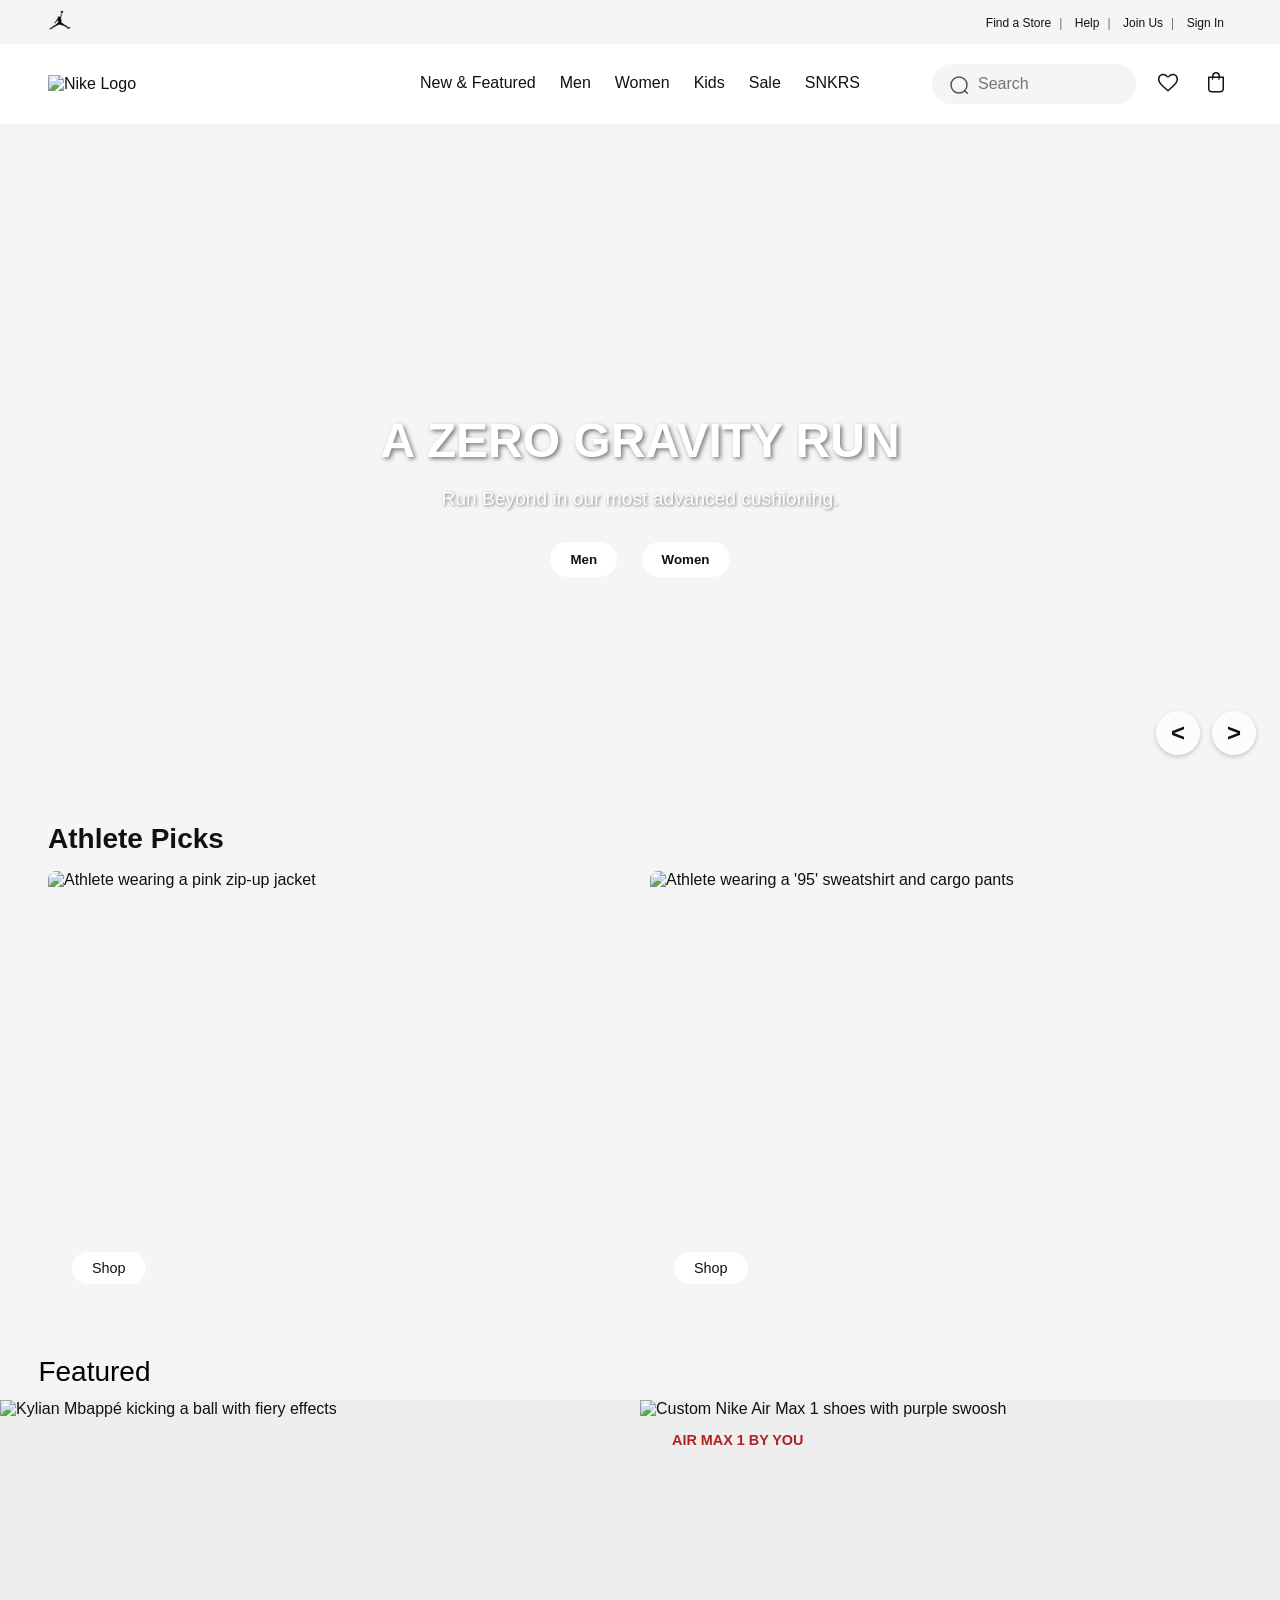
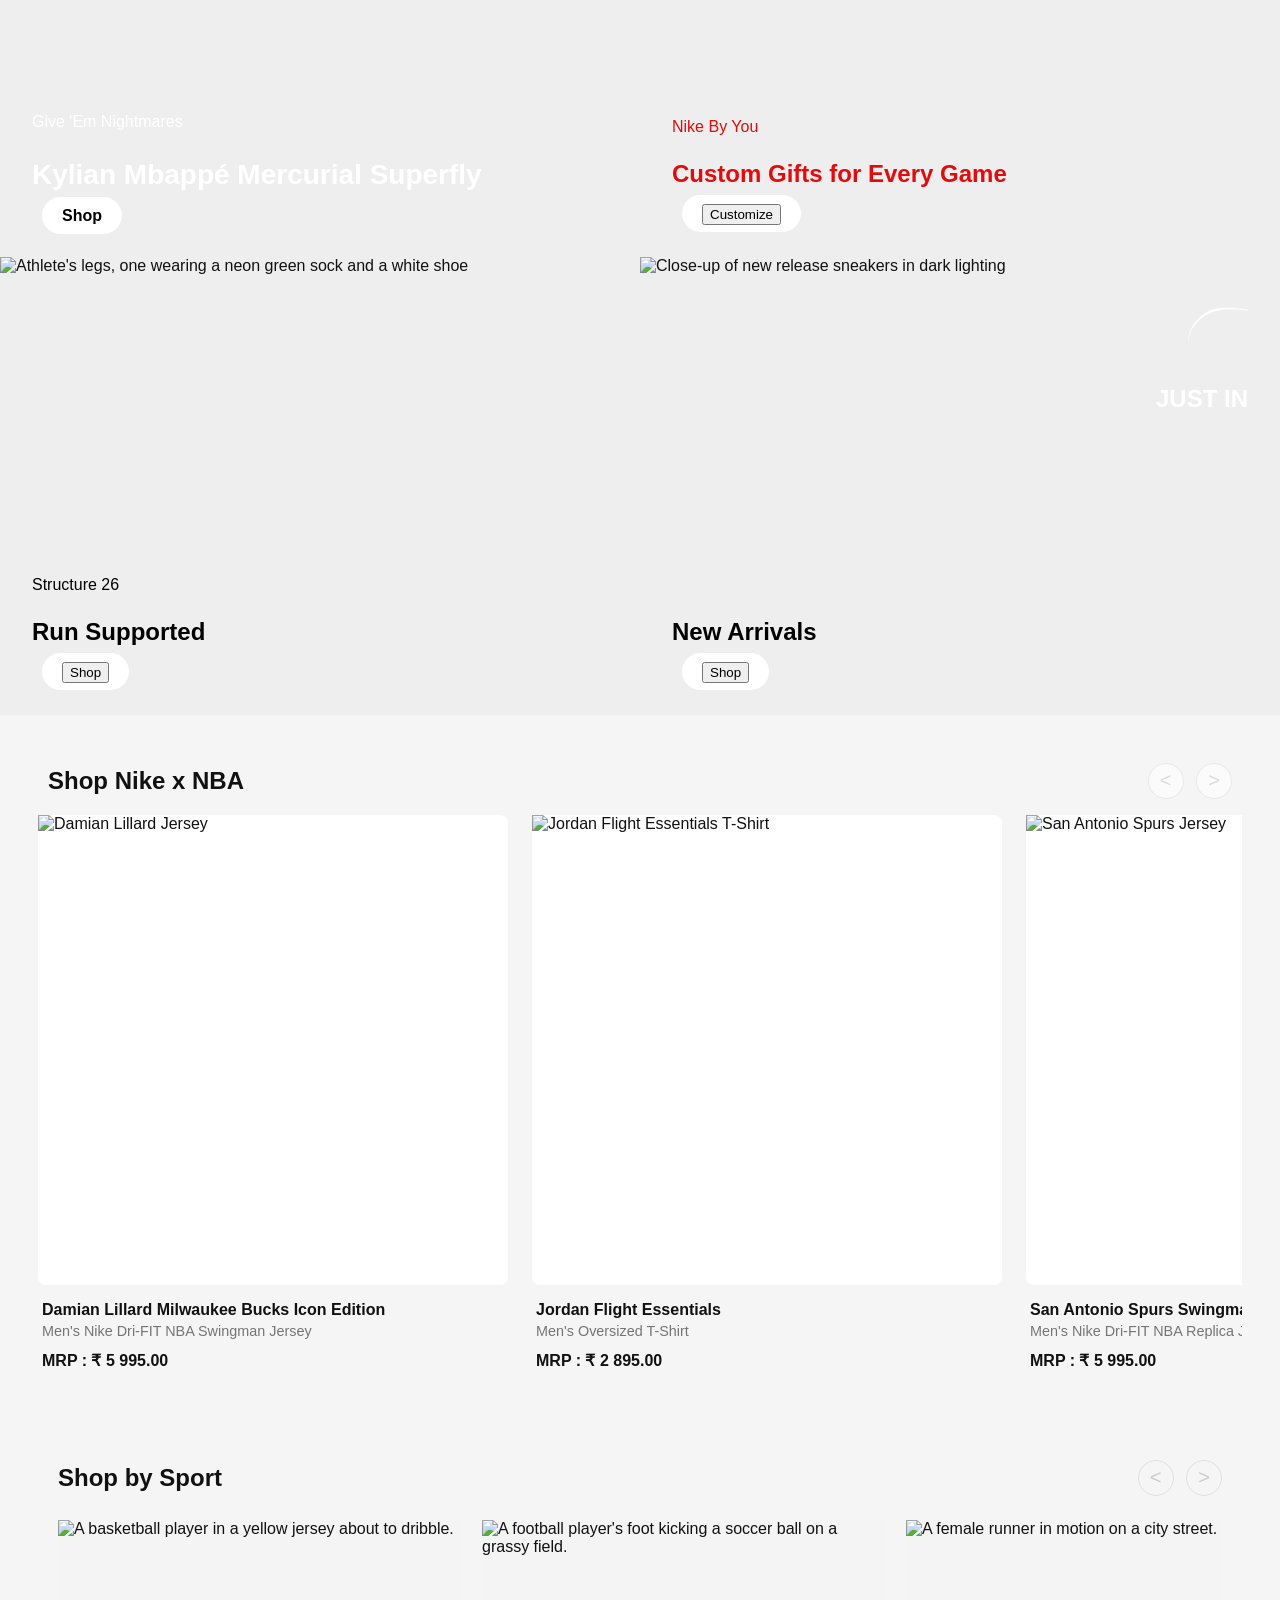
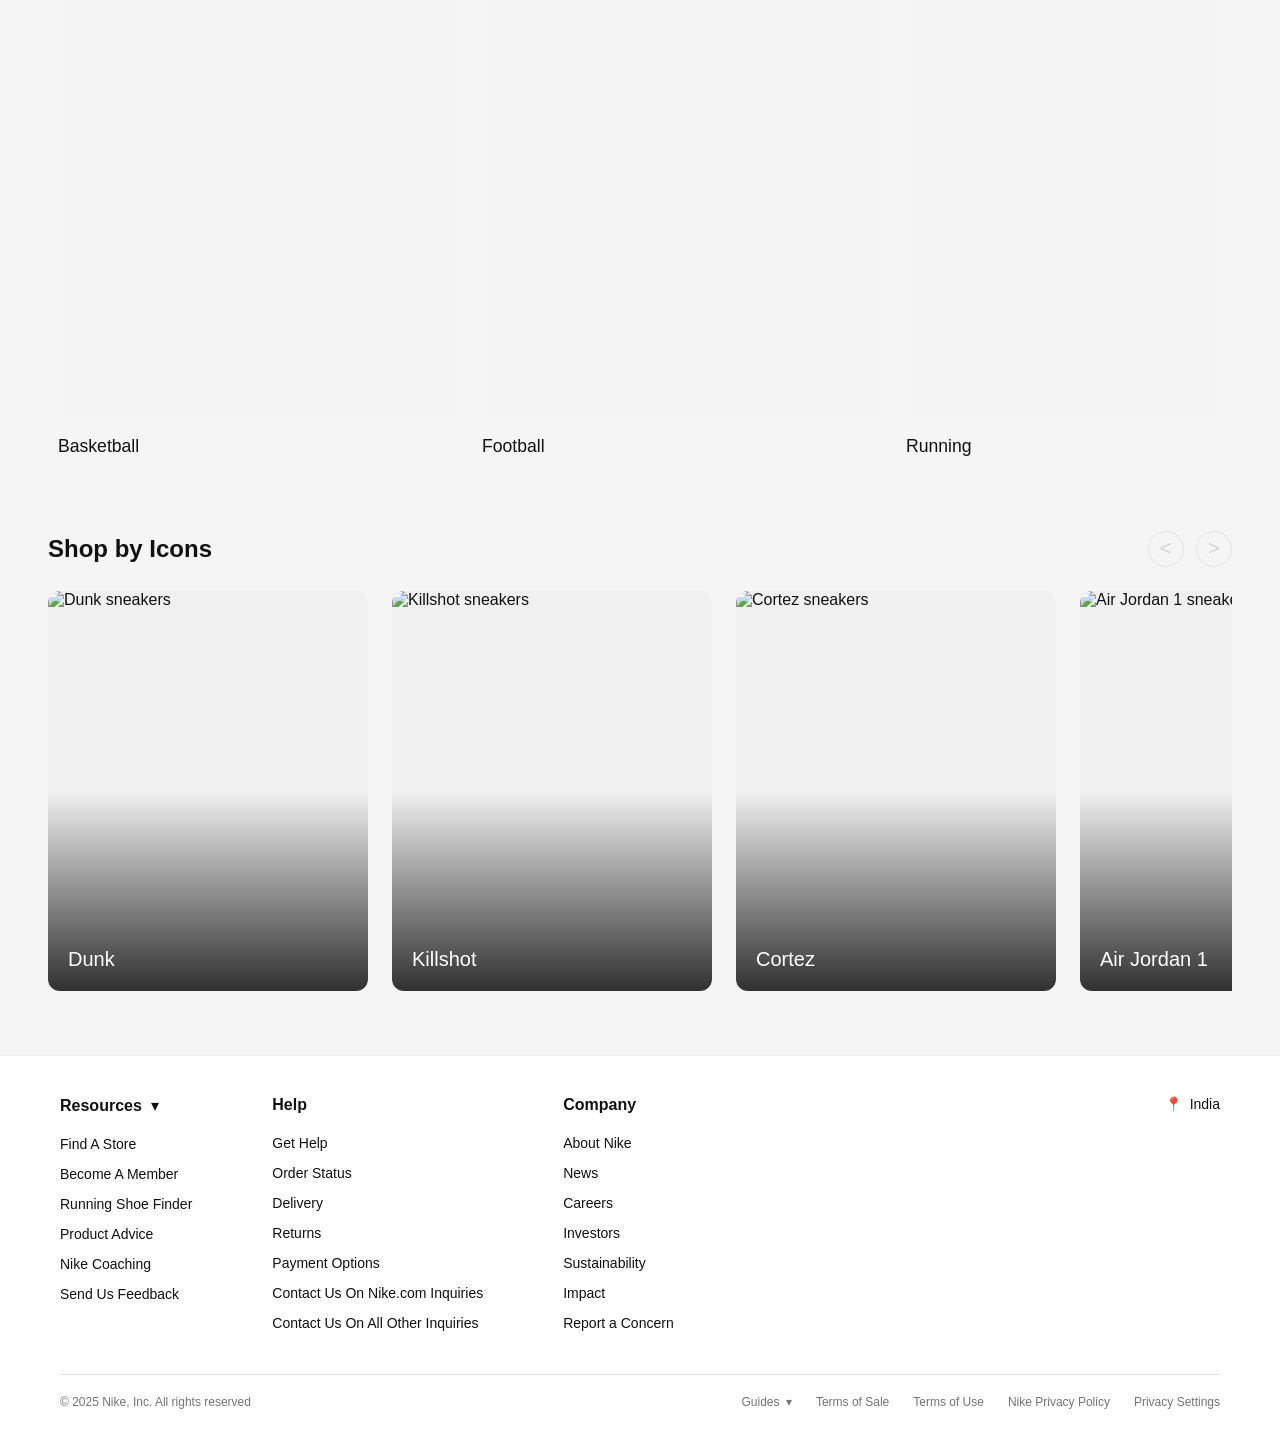
==== commit 37928866: "Fix absolute path in Nike clone index.html" ====
--- a/Nike_clone/index.html
+++ b/Nike_clone/index.html
@@ -13,7 +13,7 @@
         <div class="top-bar">
             <div class="top-bar-left">
                 <a href="#">
-                    <img src="/Diwali-hw/Project-1/images/download-removebg-preview.png" alt="Jordan Logo" class="jordan-logo">
+                    <img src="images/image.png" alt="Jordan Logo" class="jordan-logo">
                 </a>
             </div>
             <div class="top-bar-right">
